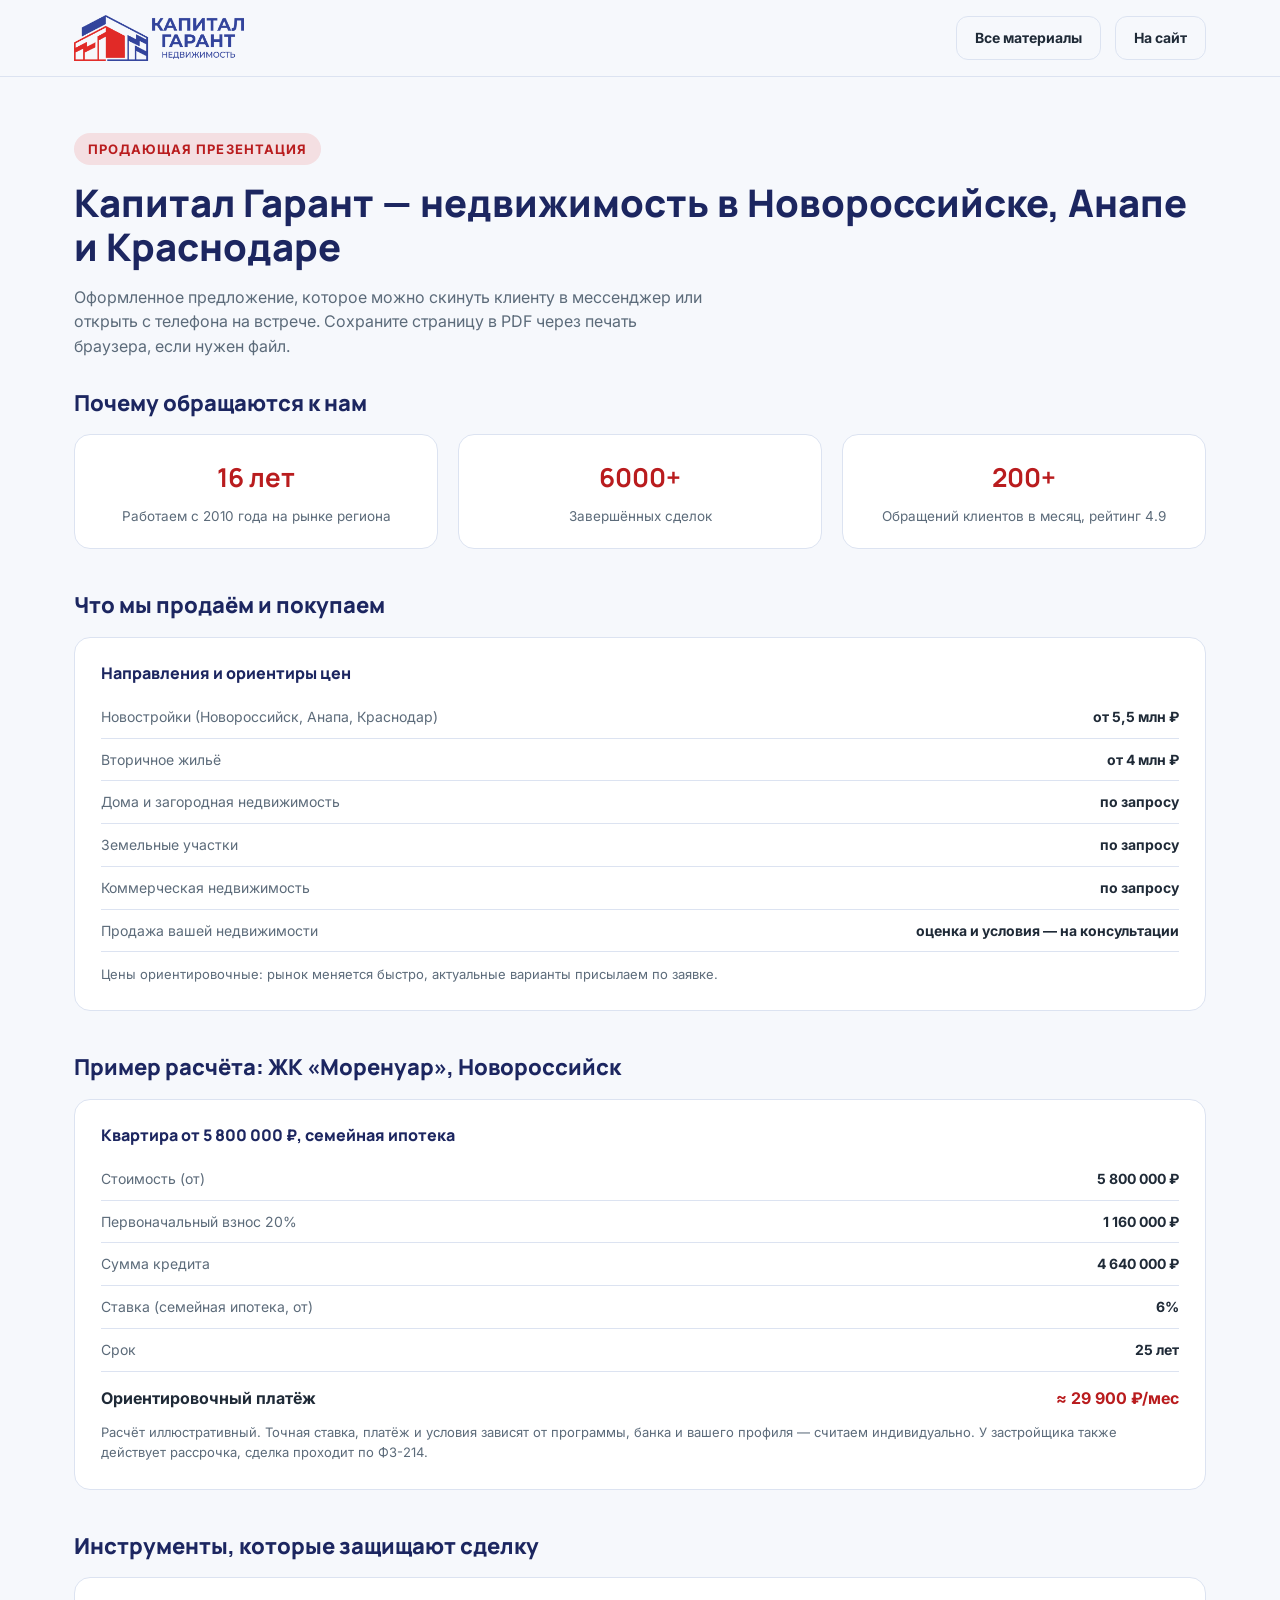
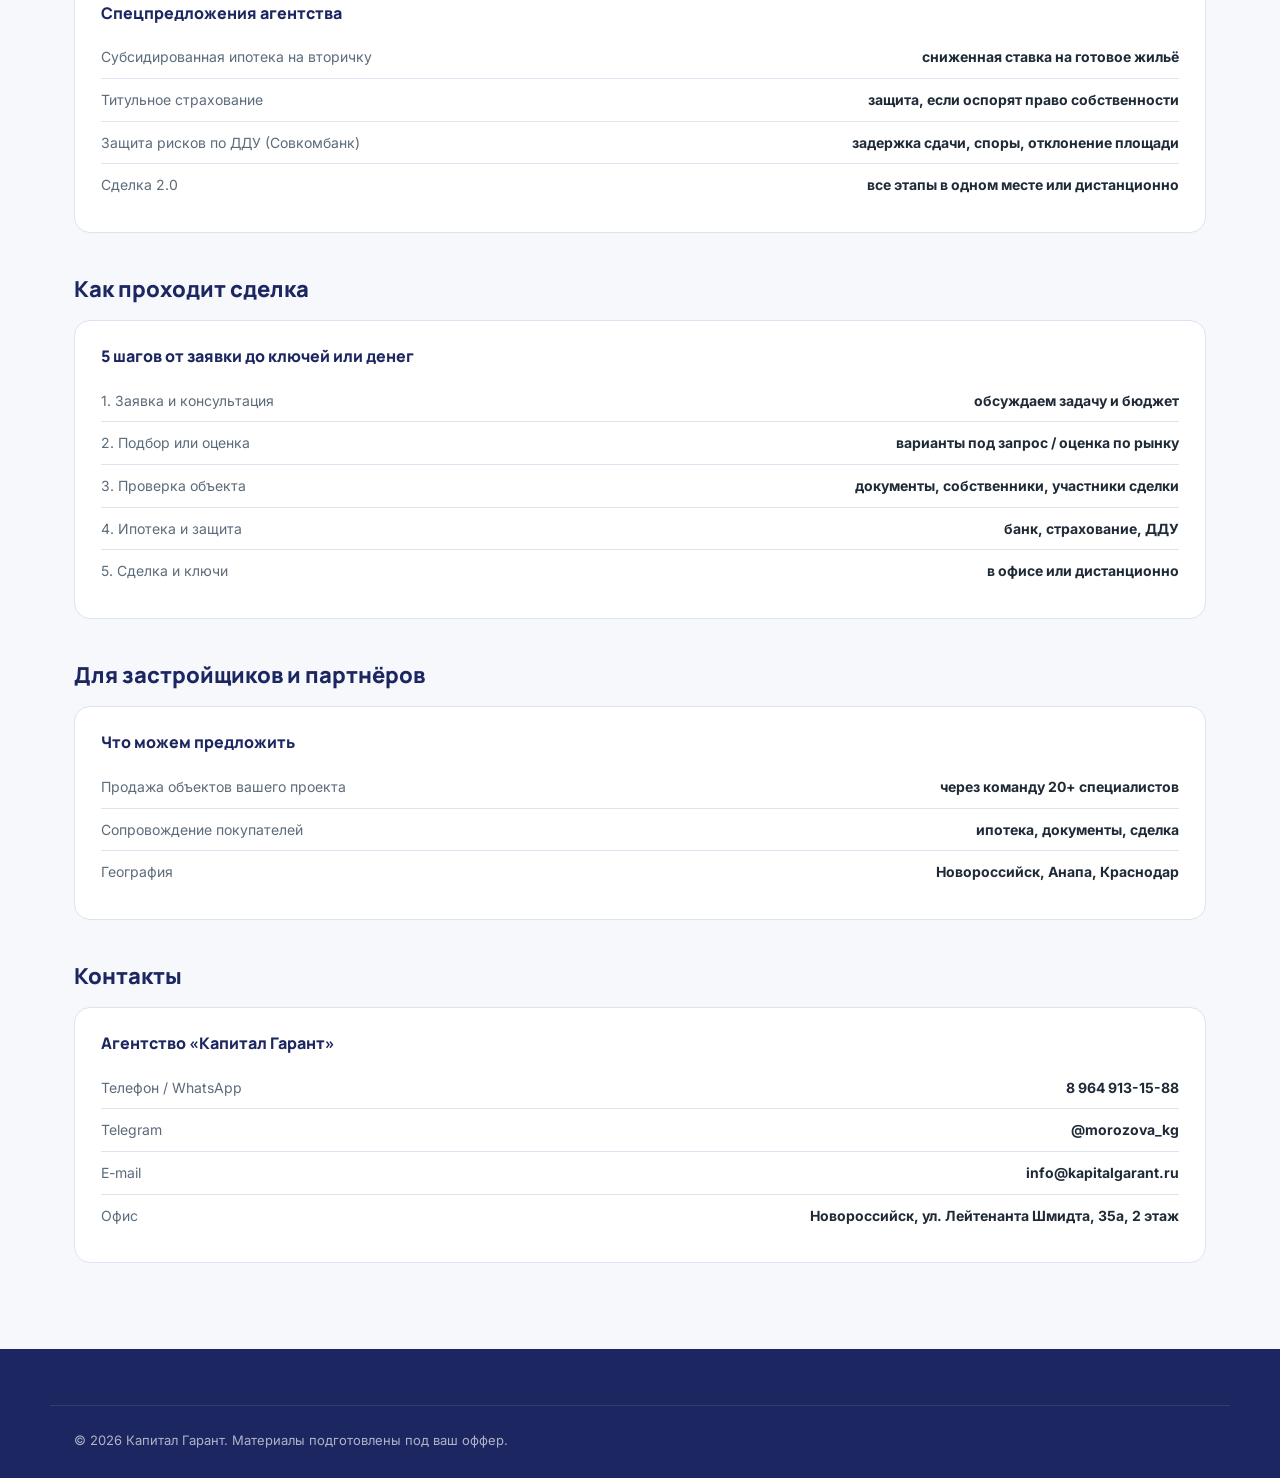
==== presentation.html @ 25710f53 "init: landing for Капитал Гарант (Новороссийск)" ====
<!DOCTYPE html>
<html lang="ru">
<head>
<meta charset="UTF-8">
<meta name="viewport" content="width=device-width, initial-scale=1.0">
<title>Продающая презентация — Капитал Гарант</title>
<link rel="icon" href="img/logo.png">
<link rel="preconnect" href="https://fonts.googleapis.com">
<link rel="preconnect" href="https://fonts.gstatic.com" crossorigin>
<link href="https://fonts.googleapis.com/css2?family=Inter:wght@400;500;600;700;800&family=Manrope:wght@500;600;700;800&display=swap" rel="stylesheet">
<link rel="stylesheet" href="styles.css">
</head>
<body>

<header class="doc-header">
  <div class="container doc-bar">
    <a href="index.html" class="logo" aria-label="Капитал Гарант"><img class="logo__img" src="img/logo.png" alt="Капитал Гарант — недвижимость" width="170" height="46"></a>
    <div class="doc-bar__actions">
      <a href="materials.html" class="btn btn--ghost btn--sm">Все материалы</a>
      <a href="index.html" class="btn btn--ghost btn--sm">На сайт</a>
    </div>
  </div>
</header>

<main class="container doc-hero">
  <span class="section__tag">Продающая презентация</span>
  <h1>Капитал Гарант — недвижимость в Новороссийске, Анапе и Краснодаре</h1>
  <p>Оформленное предложение, которое можно скинуть клиенту в мессенджер или открыть с телефона на встрече. Сохраните страницу в PDF через печать браузера, если нужен файл.</p>
</main>

<section class="container doc-section">
  <h2>Почему обращаются к нам</h2>
  <div class="usp-grid">
    <div class="usp"><span class="usp__num">16 лет</span><p>Работаем с 2010 года на рынке региона</p></div>
    <div class="usp"><span class="usp__num">6000+</span><p>Завершённых сделок</p></div>
    <div class="usp"><span class="usp__num">200+</span><p>Обращений клиентов в месяц, рейтинг 4.9</p></div>
  </div>

  <h2>Что мы продаём и покупаем</h2>
  <div class="calc-box">
    <h3>Направления и ориентиры цен</h3>
    <div class="calc-row"><span>Новостройки (Новороссийск, Анапа, Краснодар)</span><b>от 5,5 млн ₽</b></div>
    <div class="calc-row"><span>Вторичное жильё</span><b>от 4 млн ₽</b></div>
    <div class="calc-row"><span>Дома и загородная недвижимость</span><b>по запросу</b></div>
    <div class="calc-row"><span>Земельные участки</span><b>по запросу</b></div>
    <div class="calc-row"><span>Коммерческая недвижимость</span><b>по запросу</b></div>
    <div class="calc-row"><span>Продажа вашей недвижимости</span><b>оценка и условия — на консультации</b></div>
    <p style="font-size:13px;color:var(--clr-text-muted);margin-top:12px">Цены ориентировочные: рынок меняется быстро, актуальные варианты присылаем по заявке.</p>
  </div>

  <h2>Пример расчёта: ЖК «Моренуар», Новороссийск</h2>
  <div class="calc-box">
    <h3>Квартира от 5 800 000 ₽, семейная ипотека</h3>
    <div class="calc-row"><span>Стоимость (от)</span><b>5 800 000 ₽</b></div>
    <div class="calc-row"><span>Первоначальный взнос 20%</span><b>1 160 000 ₽</b></div>
    <div class="calc-row"><span>Сумма кредита</span><b>4 640 000 ₽</b></div>
    <div class="calc-row"><span>Ставка (семейная ипотека, от)</span><b>6%</b></div>
    <div class="calc-row"><span>Срок</span><b>25 лет</b></div>
    <div class="calc-total"><span>Ориентировочный платёж</span><b>≈ 29 900 ₽/мес</b></div>
    <p style="font-size:13px;color:var(--clr-text-muted);margin-top:12px">Расчёт иллюстративный. Точная ставка, платёж и условия зависят от программы, банка и вашего профиля — считаем индивидуально. У застройщика также действует рассрочка, сделка проходит по ФЗ-214.</p>
  </div>

  <h2>Инструменты, которые защищают сделку</h2>
  <div class="calc-box">
    <h3>Спецпредложения агентства</h3>
    <div class="calc-row"><span>Субсидированная ипотека на вторичку</span><b>сниженная ставка на готовое жильё</b></div>
    <div class="calc-row"><span>Титульное страхование</span><b>защита, если оспорят право собственности</b></div>
    <div class="calc-row"><span>Защита рисков по ДДУ (Совкомбанк)</span><b>задержка сдачи, споры, отклонение площади</b></div>
    <div class="calc-row"><span>Сделка 2.0</span><b>все этапы в одном месте или дистанционно</b></div>
  </div>

  <h2>Как проходит сделка</h2>
  <div class="calc-box">
    <h3>5 шагов от заявки до ключей или денег</h3>
    <div class="calc-row"><span>1. Заявка и консультация</span><b>обсуждаем задачу и бюджет</b></div>
    <div class="calc-row"><span>2. Подбор или оценка</span><b>варианты под запрос / оценка по рынку</b></div>
    <div class="calc-row"><span>3. Проверка объекта</span><b>документы, собственники, участники сделки</b></div>
    <div class="calc-row"><span>4. Ипотека и защита</span><b>банк, страхование, ДДУ</b></div>
    <div class="calc-row"><span>5. Сделка и ключи</span><b>в офисе или дистанционно</b></div>
  </div>

  <h2>Для застройщиков и партнёров</h2>
  <div class="calc-box">
    <h3>Что можем предложить</h3>
    <div class="calc-row"><span>Продажа объектов вашего проекта</span><b>через команду 20+ специалистов</b></div>
    <div class="calc-row"><span>Сопровождение покупателей</span><b>ипотека, документы, сделка</b></div>
    <div class="calc-row"><span>География</span><b>Новороссийск, Анапа, Краснодар</b></div>
  </div>

  <h2>Контакты</h2>
  <div class="calc-box">
    <h3>Агентство «Капитал Гарант»</h3>
    <div class="calc-row"><span>Телефон / WhatsApp</span><b>8 964 913-15-88</b></div>
    <div class="calc-row"><span>Telegram</span><b>@morozova_kg</b></div>
    <div class="calc-row"><span>E-mail</span><b>info@kapitalgarant.ru</b></div>
    <div class="calc-row"><span>Офис</span><b>Новороссийск, ул. Лейтенанта Шмидта, 35а, 2 этаж</b></div>
  </div>
</section>

<footer class="footer">
  <div class="container footer__bottom">
    <span>© <span id="year"></span> Капитал Гарант. Материалы подготовлены под ваш оффер.</span>
  </div>
</footer>

<script>document.getElementById('year').textContent = new Date().getFullYear();</script>
</body>
</html>
---- styles.css ----
:root {
  --clr-bg: #f6f8fc;
  --clr-bg-alt: #edf1f9;
  --clr-surface: #ffffff;
  --clr-navy: #34489f;
  --clr-navy-dark: #1c2660;
  --clr-red: #e0292a;
  --clr-red-dark: #b91c1e;
  --clr-text: #1f2a37;
  --clr-text-muted: #5c6b7a;
  --clr-border: #dce3f1;
  --radius: 16px;
  --shadow: 0 12px 32px rgba(52, 72, 159, 0.08);
  --font-head: 'Manrope', sans-serif;
  --font-body: 'Inter', sans-serif;
}

* { box-sizing: border-box; margin: 0; padding: 0; }
html { scroll-behavior: smooth; }
body {
  font-family: var(--font-body);
  background: var(--clr-bg);
  color: var(--clr-text);
  line-height: 1.55;
  -webkit-font-smoothing: antialiased;
}
img { max-width: 100%; display: block; }
a { color: inherit; text-decoration: none; }
ul { list-style: none; }
h1, h2, h3, h4 { font-family: var(--font-head); font-weight: 800; color: var(--clr-navy-dark); line-height: 1.15; }
.container { max-width: 1180px; margin: 0 auto; padding: 0 24px; }
section { padding: 96px 0; }
.section__tag {
  display: inline-block;
  font-size: 13px;
  font-weight: 700;
  letter-spacing: 0.08em;
  text-transform: uppercase;
  color: var(--clr-red-dark);
  background: rgba(224, 41, 42, 0.12);
  padding: 6px 14px;
  border-radius: 999px;
  margin-bottom: 16px;
}
.section__head { max-width: 640px; margin-bottom: 56px; }
.section__head h2 { font-size: clamp(28px, 3.4vw, 40px); margin-bottom: 14px; }
.section__head p { color: var(--clr-text-muted); font-size: 17px; }
.btn {
  display: inline-flex;
  align-items: center;
  justify-content: center;
  gap: 8px;
  padding: 15px 30px;
  border-radius: 12px;
  font-weight: 700;
  font-size: 15px;
  cursor: pointer;
  border: none;
  transition: transform 0.15s ease, box-shadow 0.15s ease, background 0.15s ease;
  white-space: nowrap;
}
.btn--primary { background: var(--clr-red); color: #fff; box-shadow: 0 10px 24px rgba(224, 41, 42, 0.35); }
.btn--primary:hover { background: var(--clr-red-dark); transform: translateY(-2px); }
.btn--outline { background: transparent; color: var(--clr-navy); border: 1.5px solid var(--clr-navy); }
.btn--outline:hover { background: var(--clr-navy); color: #fff; }
.btn--block { width: 100%; }
.btn--ghost { background: transparent; border: 1.5px solid var(--clr-border); color: var(--clr-text); }
.btn--ghost:hover { border-color: var(--clr-red); }
.btn--sm { padding: 10px 18px; font-size: 14px; }

/* ===== HEADER ===== */
.header {
  position: sticky;
  top: 0;
  z-index: 100;
  background: rgba(246, 248, 252, 0.9);
  backdrop-filter: blur(10px);
  border-bottom: 1px solid transparent;
  transition: border-color 0.2s ease, box-shadow 0.2s ease;
}
.header.scrolled { border-color: var(--clr-border); box-shadow: 0 4px 20px rgba(52, 72, 159,0.06); }
.header__inner {
  display: flex;
  align-items: center;
  justify-content: space-between;
  gap: 24px;
  min-width: 0;
  padding: 16px 0;
}
.logo { display: flex; align-items: center; gap: 10px; flex-shrink: 0; }
.logo__mark {
  width: 40px; height: 40px; border-radius: 10px;
  background: linear-gradient(135deg, var(--clr-navy), var(--clr-navy-dark));
  display: flex; align-items: center; justify-content: center;
  flex-shrink: 0;
}
.logo__text { font-family: var(--font-head); font-weight: 800; font-size: 18px; color: var(--clr-navy-dark); }
.logo__text span { color: var(--clr-red-dark); }
.nav { display: flex; align-items: center; gap: 28px; }
.nav a { font-size: 15px; font-weight: 600; color: var(--clr-text); white-space: nowrap; transition: color 0.15s; }
.nav a:hover { color: var(--clr-red-dark); }
.header__actions { display: flex; align-items: center; gap: 18px; flex-shrink: 0; }
.header__phone { display: flex; align-items: center; gap: 8px; font-weight: 700; font-size: 15px; color: var(--clr-navy-dark); white-space: nowrap; }
.burger {
  display: none; flex-direction: column; justify-content: center; gap: 5px;
  width: 40px; height: 40px; border: none; background: transparent; cursor: pointer; flex-shrink: 0;
}
.burger span { width: 22px; height: 2px; background: var(--clr-navy-dark); transition: 0.2s; }
.burger.is-open span:nth-child(1) { transform: translateY(7px) rotate(45deg); }
.burger.is-open span:nth-child(2) { opacity: 0; }
.burger.is-open span:nth-child(3) { transform: translateY(-7px) rotate(-45deg); }

/* ===== HERO ===== */
.hero { padding: 72px 0 96px; overflow: hidden; }
.hero__inner { display: grid; grid-template-columns: 1.05fr 0.95fr; gap: 56px; align-items: center; }
.hero__badge {
  display: inline-flex; align-items: center; gap: 8px;
  background: var(--clr-surface); border: 1px solid var(--clr-border);
  padding: 8px 16px; border-radius: 999px; font-size: 13px; font-weight: 700;
  color: var(--clr-navy); margin-bottom: 24px; box-shadow: var(--shadow);
}
.hero h1 { font-size: clamp(34px, 4.6vw, 56px); margin-bottom: 20px; }
.hero h1 em { font-style: normal; color: var(--clr-red-dark); }
.hero p.lead { font-size: 18px; color: var(--clr-text-muted); margin-bottom: 32px; max-width: 520px; }
.hero__ctas { display: flex; gap: 14px; margin-bottom: 44px; flex-wrap: wrap; }
.hero__stats { display: grid; grid-template-columns: repeat(4, auto); gap: 28px; }
.hero__stat b { display: block; font-family: var(--font-head); font-size: 28px; font-weight: 800; color: var(--clr-navy-dark); }
.hero__stat span { font-size: 13px; color: var(--clr-text-muted); }
.hero__card {
  background: var(--clr-surface); border-radius: 24px; box-shadow: var(--shadow);
  overflow: hidden; border: 1px solid var(--clr-border);
}
.hero__card img { width: 100%; height: 280px; object-fit: cover; }
.hero__card-body { padding: 24px; }
.hero__card-row { display: flex; justify-content: space-between; align-items: center; margin-bottom: 12px; }
.hero__card-row:last-child { margin-bottom: 0; }
.hero__card-row .label { font-size: 13px; color: var(--clr-text-muted); }
.hero__card-row .value { font-weight: 700; color: var(--clr-navy-dark); }
.hero__card-tag {
  display: inline-block; background: rgba(224, 41, 42,0.14); color: var(--clr-red-dark);
  font-size: 12px; font-weight: 700; padding: 4px 10px; border-radius: 999px; margin-bottom: 10px;
}

/* ===== ADVANTAGES ===== */
.adv-grid { display: grid; grid-template-columns: repeat(3, 1fr); gap: 24px; }
.adv {
  background: var(--clr-surface); border: 1px solid var(--clr-border); border-radius: var(--radius);
  padding: 32px 28px; opacity: 0; transform: translateY(16px); transition: opacity 0.5s ease, transform 0.5s ease;
}
.adv.is-visible { opacity: 1; transform: none; }
.adv__icon {
  width: 52px; height: 52px; border-radius: 14px; background: rgba(52, 72, 159,0.08);
  display: flex; align-items: center; justify-content: center; margin-bottom: 18px;
}
.adv h3 { font-size: 19px; margin-bottom: 10px; }
.adv p { color: var(--clr-text-muted); font-size: 15px; }

/* ===== SERVICES ===== */
.srv-grid { display: grid; grid-template-columns: repeat(3, 1fr); gap: 24px; }
.srv {
  background: var(--clr-bg-alt); border-radius: var(--radius); padding: 30px 26px;
  opacity: 0; transform: translateY(16px); transition: opacity 0.5s ease, transform 0.5s ease;
  border: 1px solid transparent;
}
.srv.is-visible { opacity: 1; transform: none; }
.srv:hover { border-color: var(--clr-red); background: var(--clr-surface); box-shadow: var(--shadow); }
.srv__icon { width: 46px; height: 46px; border-radius: 12px; background: var(--clr-navy-dark); display: flex; align-items: center; justify-content: center; margin-bottom: 16px; }
.srv h3 { font-size: 18px; margin-bottom: 8px; }
.srv p { color: var(--clr-text-muted); font-size: 14.5px; margin-bottom: 14px; }
.srv__price { font-weight: 700; color: var(--clr-red-dark); font-size: 14px; }

/* ===== CALC / EXAMPLES ===== */
.calc-grid { display: grid; grid-template-columns: repeat(3, 1fr); gap: 24px; }
.calc {
  background: var(--clr-surface); border: 1px solid var(--clr-border); border-radius: var(--radius);
  overflow: hidden; opacity: 0; transform: translateY(16px); transition: opacity 0.5s ease, transform 0.5s ease;
}
.calc.is-visible { opacity: 1; transform: none; }
.calc__head { background: var(--clr-navy-dark); color: #fff; padding: 20px 24px; }
.calc__head span { font-size: 12px; text-transform: uppercase; letter-spacing: 0.06em; opacity: 0.7; }
.calc__head h3 { color: #fff; font-size: 19px; margin-top: 4px; }
.calc__body { padding: 22px 24px; }
.calc__row { display: flex; justify-content: space-between; padding: 10px 0; border-bottom: 1px dashed var(--clr-border); font-size: 14.5px; }
.calc__row:last-child { border-bottom: none; }
.calc__row b { color: var(--clr-navy-dark); }
.calc__note { margin-top: 14px; font-size: 13px; color: var(--clr-red-dark); font-weight: 600; }

/* ===== PROCESS ===== */
.process { background: var(--clr-navy-dark); color: #fff; }
.process .section__head h2, .process .section__head p { color: #fff; }
.process .section__head p { opacity: 0.75; }
.process .section__tag { background: rgba(255,255,255,0.12); color: #ffb3b0; }
.steps { display: grid; grid-template-columns: repeat(5, 1fr); gap: 20px; }
.step { opacity: 0; transform: translateY(16px); transition: opacity 0.5s ease, transform 0.5s ease; }
.step.is-visible { opacity: 1; transform: none; }
.step__num { font-family: var(--font-head); font-size: 34px; font-weight: 800; color: var(--clr-red); margin-bottom: 14px; }
.step h3 { color: #fff; font-size: 16.5px; margin-bottom: 8px; }
.step p { color: rgba(255,255,255,0.65); font-size: 14px; }

/* ===== OBJECTS / CASES ===== */
.objects-grid { display: grid; grid-template-columns: repeat(3, 1fr); gap: 24px; }
.object {
  background: var(--clr-surface); border-radius: var(--radius); overflow: hidden; box-shadow: var(--shadow);
  opacity: 0; transform: translateY(16px); transition: opacity 0.5s ease, transform 0.5s ease;
}
.object.is-visible { opacity: 1; transform: none; }
.object img { height: 200px; object-fit: cover; }
.object__body { padding: 22px 24px; }
.object__body h3 { font-size: 17px; margin-bottom: 10px; }
.object__meta { display: flex; justify-content: space-between; font-size: 13.5px; color: var(--clr-text-muted); margin-bottom: 8px; }
.object__meta b { color: var(--clr-navy-dark); }

.reviews-grid { display: grid; grid-template-columns: repeat(3, 1fr); gap: 24px; margin-top: 40px; }
.review {
  background: var(--clr-bg-alt); border-radius: var(--radius); padding: 26px;
  opacity: 0; transform: translateY(16px); transition: opacity 0.5s ease, transform 0.5s ease;
}
.review.is-visible { opacity: 1; transform: none; }
.review__stars { color: var(--clr-red); margin-bottom: 12px; font-size: 15px; }
.review p { font-size: 14.5px; color: var(--clr-text); margin-bottom: 16px; }
.review__author { display: flex; align-items: center; gap: 10px; }
.review__avatar { width: 38px; height: 38px; border-radius: 50%; background: var(--clr-navy); color: #fff; display: flex; align-items: center; justify-content: center; font-weight: 700; font-size: 13px; }
.review__author b { display: block; font-size: 14px; color: var(--clr-navy-dark); }
.review__author span { font-size: 12.5px; color: var(--clr-text-muted); }

/* ===== FAQ ===== */
.faq { max-width: 820px; margin: 0 auto; }
.faq__item {
  background: var(--clr-surface); border: 1px solid var(--clr-border); border-radius: 14px;
  margin-bottom: 14px; overflow: hidden; opacity: 0; transform: translateY(12px); transition: opacity 0.5s ease, transform 0.5s ease;
}
.faq__item.is-visible { opacity: 1; transform: none; }
.faq__item summary {
  padding: 20px 24px; font-weight: 700; font-size: 15.5px; cursor: pointer; list-style: none;
  display: flex; justify-content: space-between; align-items: center; color: var(--clr-navy-dark);
}
.faq__item summary::-webkit-details-marker { display: none; }
.faq__item summary::after { content: '+'; font-size: 22px; color: var(--clr-red-dark); transition: transform 0.2s; }
.faq__item[open] summary::after { transform: rotate(45deg); }
.faq__item p { padding: 0 24px 20px; color: var(--clr-text-muted); font-size: 14.5px; }

/* ===== FORM ===== */
.form-section { background: var(--clr-bg-alt); }
.form-grid { display: grid; grid-template-columns: 1fr 1fr; gap: 40px; align-items: start; }
.form {
  background: var(--clr-surface); border-radius: 20px; padding: 40px; box-shadow: var(--shadow);
  opacity: 0; transform: translateY(16px); transition: opacity 0.5s ease, transform 0.5s ease;
}
.form.is-visible { opacity: 1; transform: none; }
.form h3 { font-size: 22px; margin-bottom: 8px; }
.form > p { color: var(--clr-text-muted); font-size: 14.5px; margin-bottom: 24px; }
.field { margin-bottom: 16px; }
.field label { display: block; font-size: 13.5px; font-weight: 600; margin-bottom: 6px; color: var(--clr-navy-dark); }
.field input, .field select, .field textarea {
  width: 100%; padding: 13px 16px; border: 1.5px solid var(--clr-border); border-radius: 10px;
  font-family: var(--font-body); font-size: 15px; background: var(--clr-bg); transition: border-color 0.15s;
}
.field input:focus, .field select:focus, .field textarea:focus { outline: none; border-color: var(--clr-red); }
.form small { display: block; margin-top: 14px; font-size: 12px; color: var(--clr-text-muted); }
.map-wrap { border-radius: 20px; overflow: hidden; box-shadow: var(--shadow); border: 1px solid var(--clr-border); height: 100%; min-height: 420px; }
.map-wrap iframe { width: 100%; height: 100%; min-height: 420px; border: 0; }

/* ===== CONTACTS / FOOTER ===== */
.contacts-grid { display: grid; grid-template-columns: repeat(3, 1fr); gap: 24px; margin-bottom: 64px; }
.contact-card {
  background: var(--clr-surface); border: 1px solid var(--clr-border); border-radius: var(--radius);
  padding: 26px; text-align: center; opacity: 0; transform: translateY(16px); transition: opacity 0.5s ease, transform 0.5s ease;
}
.contact-card.is-visible { opacity: 1; transform: none; }
.contact-card__icon { width: 48px; height: 48px; border-radius: 12px; background: rgba(52, 72, 159,0.08); display: flex; align-items: center; justify-content: center; margin: 0 auto 14px; }
.contact-card b { display: block; font-size: 15px; margin-bottom: 4px; color: var(--clr-navy-dark); }
.contact-card span { font-size: 13.5px; color: var(--clr-text-muted); }

.footer { background: var(--clr-navy-dark); color: rgba(255,255,255,0.65); padding: 56px 0 28px; }
.footer__top { display: flex; justify-content: space-between; align-items: flex-start; flex-wrap: wrap; gap: 32px; margin-bottom: 40px; }
.footer .logo__text { color: #fff; }
.footer .logo__text span { color: var(--clr-red); }
.footer__nav { display: flex; gap: 28px; flex-wrap: wrap; }
.footer__nav a { font-size: 14px; color: rgba(255,255,255,0.65); }
.footer__nav a:hover { color: #fff; }
.footer__bottom { display: flex; justify-content: space-between; flex-wrap: wrap; gap: 12px; padding-top: 24px; border-top: 1px solid rgba(255,255,255,0.1); font-size: 13px; }
.footer__bottom a { color: rgba(255,255,255,0.65); }
.footer__bottom a:hover { color: #fff; }

/* ===== FAB ===== */
.fab { position: fixed; right: 24px; bottom: 24px; display: flex; flex-direction: column; gap: 12px; z-index: 90; }
.fab a {
  width: 54px; height: 54px; border-radius: 50%; display: flex; align-items: center; justify-content: center;
  box-shadow: 0 8px 24px rgba(52, 72, 159,0.28); transition: transform 0.15s;
}
.fab a:hover { transform: scale(1.08); }
.fab__tg { background: #229ED9; }
.fab__wa { background: #25D366; }

/* ===== REVEAL ===== */
.reveal { }

/* ===== RESPONSIVE ===== */
@media (max-width: 1180px) {
  .nav { gap: 18px; }
  .nav a { font-size: 14px; }
}
@media (max-width: 1100px) {
  .nav { display: none; position: absolute; top: 100%; left: 0; right: 0; background: var(--clr-surface); flex-direction: column; padding: 20px 24px; gap: 4px; border-bottom: 1px solid var(--clr-border); box-shadow: var(--shadow); }
  .nav.is-open { display: flex; }
  .nav a { padding: 12px 0; width: 100%; border-bottom: 1px solid var(--clr-border); }
  .nav a:last-child { border-bottom: none; }
  .burger { display: flex; }
  .hero__inner { grid-template-columns: 1fr; }
  .hero__card { max-width: 480px; }
  .adv-grid, .srv-grid, .calc-grid, .objects-grid, .reviews-grid { grid-template-columns: repeat(2, 1fr); }
  .steps { grid-template-columns: repeat(3, 1fr); }
  .form-grid { grid-template-columns: 1fr; }
  .contacts-grid { grid-template-columns: 1fr; }
}
@media (max-width: 900px) {
  section { padding: 72px 0; }
  .hero__stats { grid-template-columns: repeat(2, 1fr); }
  .adv-grid, .srv-grid, .calc-grid, .objects-grid, .reviews-grid { grid-template-columns: 1fr; }
  .steps { grid-template-columns: repeat(2, 1fr); }
}
@media (max-width: 560px) {
  .header__phone span.txt { display: none; }
  .hero__ctas { flex-direction: column; }
  .hero__ctas .btn { width: 100%; }
  .steps { grid-template-columns: 1fr; }
}
@media (max-width: 380px) {
  .logo__text .suffix { display: none; }
}

/* ===== DOC PAGES (materials, scripts, presentation, outreach) ===== */
.doc-header { position: sticky; top: 0; z-index: 100; background: rgba(246, 248, 252,0.92); backdrop-filter: blur(12px); border-bottom: 1px solid var(--clr-border); }
.doc-bar { display: flex; align-items: center; justify-content: space-between; gap: 24px; height: 76px; }
.doc-bar__actions { display: flex; align-items: center; gap: 14px; }
.doc-hero { padding: 56px 0 32px; }
.doc-hero .section__tag { margin-bottom: 16px; }
.doc-hero h1 { font-size: clamp(28px, 3.6vw, 38px); margin-bottom: 16px; }
.doc-hero p { color: var(--clr-text-muted); font-size: 16px; max-width: 640px; }
.doc-section { padding: 0 0 70px; }
.doc-section h2 { font-size: 22px; margin: 0 0 18px; }
.doc-section h2:not(:first-child) { margin-top: 44px; }

.script-block { background: var(--clr-surface); border: 1px solid var(--clr-border); border-radius: var(--radius); padding: 24px 26px; margin-bottom: 16px; }
.script-block h3 { font-size: 16px; margin-bottom: 12px; color: var(--clr-red-dark); font-family: var(--font-head); }
.script-block p { color: var(--clr-text); font-size: 14.5px; margin-bottom: 10px; }
.script-block p:last-child { margin-bottom: 0; }
.script-block .who { color: var(--clr-text-muted); font-weight: 600; }

.material-grid { display: grid; grid-template-columns: repeat(3, 1fr); gap: 24px; margin-top: 8px; }
.material-card { background: var(--clr-surface); border: 1px solid var(--clr-border); border-radius: var(--radius); padding: 28px; display: flex; flex-direction: column; gap: 14px; }
.material-card__icon { margin-bottom: 4px; }
.material-card h3 { font-size: 18px; }
.material-card p { color: var(--clr-text-muted); font-size: 14px; flex-grow: 1; }

.calc-box { background: var(--clr-surface); border: 1px solid var(--clr-border); border-radius: var(--radius); padding: 26px; margin-bottom: 16px; }
.calc-box h3 { font-size: 16px; margin-bottom: 14px; color: var(--clr-navy-dark); }
.calc-row { display: flex; justify-content: space-between; padding: 10px 0; border-bottom: 1px solid var(--clr-border); font-size: 14px; color: var(--clr-text-muted); }
.calc-row:last-child { border-bottom: none; }
.calc-row b { color: var(--clr-text); }
.calc-total { display: flex; justify-content: space-between; padding-top: 14px; font-size: 16px; font-weight: 700; }
.calc-total b { color: var(--clr-red-dark); }

.usp-grid { display: grid; grid-template-columns: repeat(3, 1fr); gap: 20px; margin-bottom: 8px; }
.usp { background: var(--clr-surface); border: 1px solid var(--clr-border); border-radius: var(--radius); padding: 22px; text-align: center; }
.usp__num { font-family: var(--font-head); font-size: 26px; color: var(--clr-red-dark); font-weight: 700; display: block; margin-bottom: 8px; }
.usp p { color: var(--clr-text-muted); font-size: 13.5px; }

@media (max-width: 900px) {
  .material-grid, .usp-grid { grid-template-columns: 1fr; }
}

/* ===== KAPITAL GARANT: additions ===== */
.logo__img { height: 46px; width: auto; display: block; }
.footer .logo--chip { background: #fff; padding: 8px 14px; border-radius: 12px; }
.footer .logo--chip .logo__img { height: 38px; }
.step__num { color: #ff8b87; }
.hero__note { font-size: 13px; color: var(--clr-text-muted); margin-top: -28px; margin-bottom: 40px; }
.hero__card-tag { background: rgba(224, 41, 42, 0.1); }

.aud-grid { display: grid; grid-template-columns: repeat(4, 1fr); gap: 24px; }
.aud, .offer, .team-card, .city, .doc-card {
  opacity: 0; transform: translateY(16px); transition: opacity 0.5s ease, transform 0.5s ease;
}
.aud.is-visible, .offer.is-visible, .team-card.is-visible, .city.is-visible, .doc-card.is-visible { opacity: 1; transform: none; }
.aud { background: var(--clr-surface); border: 1px solid var(--clr-border); border-radius: var(--radius); padding: 30px 26px; border-top: 4px solid var(--clr-navy); }
.aud:nth-child(2) { border-top-color: var(--clr-red); }
.aud:nth-child(3) { border-top-color: var(--clr-navy-dark); }
.aud:nth-child(4) { border-top-color: var(--clr-red-dark); }
.aud h3 { font-size: 19px; margin-bottom: 10px; }
.aud p { color: var(--clr-text-muted); font-size: 14.5px; margin-bottom: 14px; }
.aud ul li { position: relative; padding-left: 20px; font-size: 14px; margin-bottom: 8px; color: var(--clr-text); }
.aud ul li::before { content: ''; position: absolute; left: 0; top: 8px; width: 8px; height: 8px; border-radius: 50%; background: var(--clr-red); }

.offer-grid { display: grid; grid-template-columns: repeat(2, 1fr); gap: 24px; }
.offer { background: var(--clr-surface); border: 1px solid var(--clr-border); border-radius: var(--radius); overflow: hidden; display: flex; flex-direction: column; }
.offer img { width: 100%; height: 190px; object-fit: cover; }
.offer__body { padding: 24px 26px 28px; }
.offer__tag { display: inline-block; font-size: 12px; font-weight: 700; color: var(--clr-red-dark); background: rgba(224, 41, 42, 0.1); padding: 4px 10px; border-radius: 999px; margin-bottom: 10px; }
.offer h3 { font-size: 19px; margin-bottom: 8px; }
.offer p { color: var(--clr-text-muted); font-size: 14.5px; }

.move { background: var(--clr-navy-dark); color: #fff; padding: 0; }
.move__inner { display: grid; grid-template-columns: 1fr 1fr; align-items: stretch; opacity: 0; transform: translateY(16px); transition: opacity 0.5s ease, transform 0.5s ease; }
.move__inner.is-visible { opacity: 1; transform: none; }
.move__img { min-height: 380px; background-size: cover; background-position: center; }
.move__text { padding: 72px 56px; }
.move__text .section__tag { background: rgba(255,255,255,0.12); color: #ffb3b0; }
.move__text h2 { color: #fff; font-size: clamp(26px, 3.2vw, 38px); margin-bottom: 16px; }
.move__text p { color: rgba(255,255,255,0.78); font-size: 16px; margin-bottom: 22px; }
.move__text ul { margin-bottom: 30px; }
.move__text ul li { position: relative; padding-left: 26px; margin-bottom: 10px; font-size: 15px; color: rgba(255,255,255,0.9); }
.move__text ul li::before { content: '✓'; position: absolute; left: 0; color: #ff8b87; font-weight: 800; }
.move__ctas { display: flex; gap: 14px; flex-wrap: wrap; }
.move__ctas .btn--outline { color: #fff; border-color: rgba(255,255,255,0.5); }
.move__ctas .btn--outline:hover { background: #fff; color: var(--clr-navy-dark); }

.city-grid { display: grid; grid-template-columns: repeat(3, 1fr); gap: 24px; }
.city { background: var(--clr-bg-alt); border-radius: var(--radius); padding: 28px 26px; border: 1px solid transparent; }
.city:hover { border-color: var(--clr-red); background: var(--clr-surface); box-shadow: var(--shadow); }
.city span.city__pin { display: inline-flex; width: 44px; height: 44px; border-radius: 12px; background: var(--clr-navy); align-items: center; justify-content: center; margin-bottom: 14px; }
.city h3 { font-size: 20px; margin-bottom: 6px; }
.city p { color: var(--clr-text-muted); font-size: 14.5px; }

.team-grid { display: grid; grid-template-columns: repeat(4, 1fr); gap: 24px; }
.team-card { background: var(--clr-surface); border: 1px solid var(--clr-border); border-radius: var(--radius); overflow: hidden; }
.team-card img { width: 100%; aspect-ratio: 3 / 4; object-fit: cover; object-position: top; background: var(--clr-bg-alt); }
.team-card__body { padding: 16px 18px 20px; }
.team-card b { display: block; font-size: 16px; color: var(--clr-navy-dark); margin-bottom: 4px; }
.team-card span { font-size: 13.5px; color: var(--clr-text-muted); }
.team-lead { margin-top: 32px; background: var(--clr-surface); border: 1px solid var(--clr-border); border-left: 5px solid var(--clr-red); border-radius: var(--radius); padding: 22px 26px; }
.team-lead b { color: var(--clr-navy-dark); }
.team-lead p { color: var(--clr-text-muted); font-size: 15px; }

.docs { display: grid; grid-template-columns: 1fr 1fr 1.4fr; gap: 24px; align-items: center; margin-top: 8px; }
.doc-card { background: var(--clr-surface); border: 1px solid var(--clr-border); border-radius: var(--radius); padding: 14px; text-align: center; }
.doc-card img { width: 100%; max-height: 300px; object-fit: contain; border-radius: 8px; }
.doc-card small { display: block; margin-top: 10px; font-size: 13px; color: var(--clr-text-muted); font-weight: 600; }
.docs__text h3 { font-size: 22px; margin-bottom: 12px; }
.docs__text p { color: var(--clr-text-muted); font-size: 15px; margin-bottom: 10px; }

.socials { display: flex; flex-wrap: wrap; justify-content: center; gap: 12px; margin-top: -28px; margin-bottom: 64px; }
.socials a { display: inline-flex; align-items: center; gap: 8px; padding: 11px 20px; border-radius: 999px; background: var(--clr-surface); border: 1.5px solid var(--clr-border); font-weight: 700; font-size: 14px; color: var(--clr-navy-dark); transition: 0.15s; }
.socials a:hover { border-color: var(--clr-red); color: var(--clr-red-dark); }


@media (max-width: 1100px) {
  .aud-grid, .team-grid { grid-template-columns: repeat(2, 1fr); }
  .move__inner { grid-template-columns: 1fr; }
  .move__img { min-height: 260px; }
  .docs { grid-template-columns: 1fr 1fr; }
  .docs__text { grid-column: 1 / -1; order: -1; }
}
@media (max-width: 900px) {
  .offer-grid, .city-grid { grid-template-columns: 1fr; }
  .move__text { padding: 48px 24px; }
}
@media (max-width: 560px) {
  .aud-grid { grid-template-columns: 1fr; }
  .team-grid { grid-template-columns: repeat(2, 1fr); gap: 14px; }
  .docs { grid-template-columns: 1fr; }
  .logo__img { height: 38px; }
  .header__actions > a.btn--primary { display: none; }
  .hero__note { margin-top: -16px; }
}
.hero__stat b span { font-size: inherit; color: inherit; }
@media (min-width: 1181px) { .nav { gap: 22px; } }
@media (min-width: 1101px) and (max-width: 1320px) {
  .nav { gap: 16px; }
  .nav a { font-size: 14px; }
  .header__actions { gap: 14px; }
  .header__actions > a.btn--primary { padding: 12px 20px; }
}
@media (min-width: 1101px) and (max-width: 1240px) {
  .header__actions > a.btn--primary { display: none; }
}
@media (max-width: 1228px) { .header__inner { padding-left: 24px; padding-right: 24px; } }
.doc-hero { padding-left: 24px; padding-right: 24px; }
.doc-section { padding-left: 24px; padding-right: 24px; }
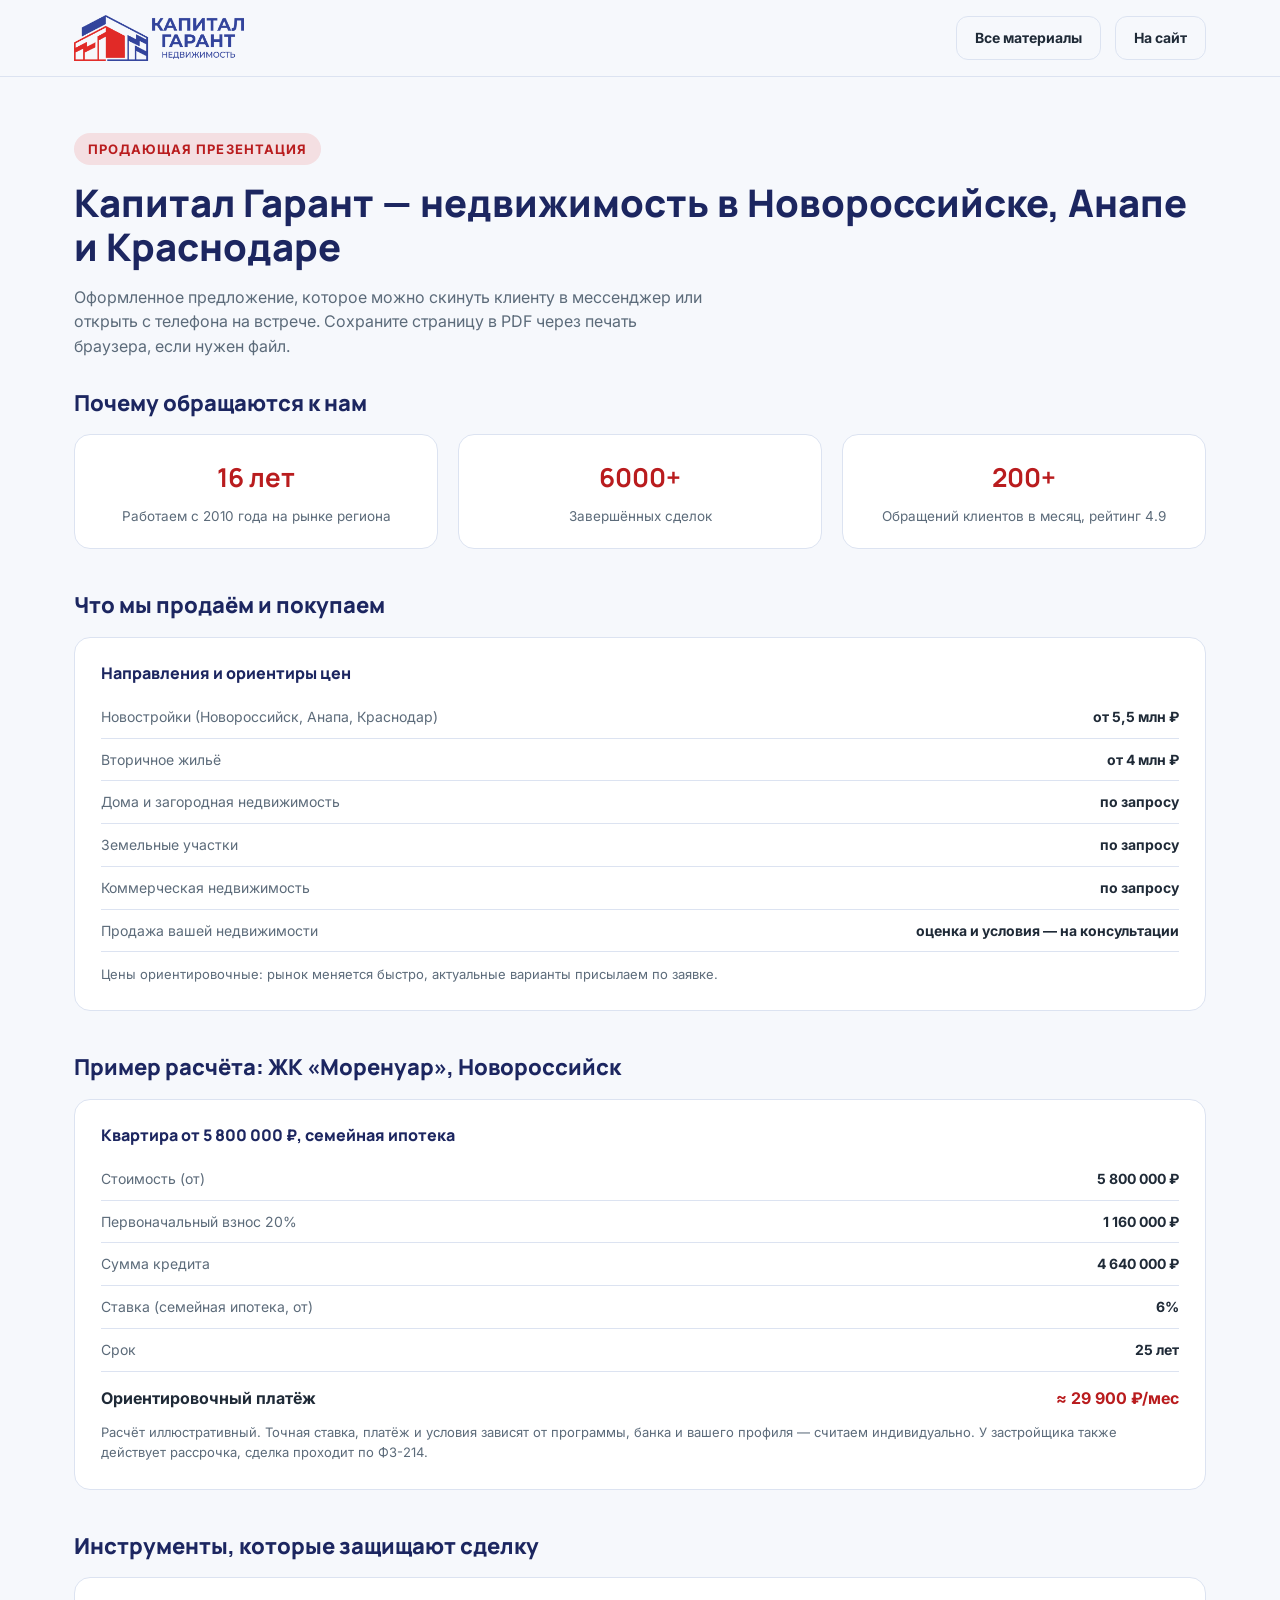
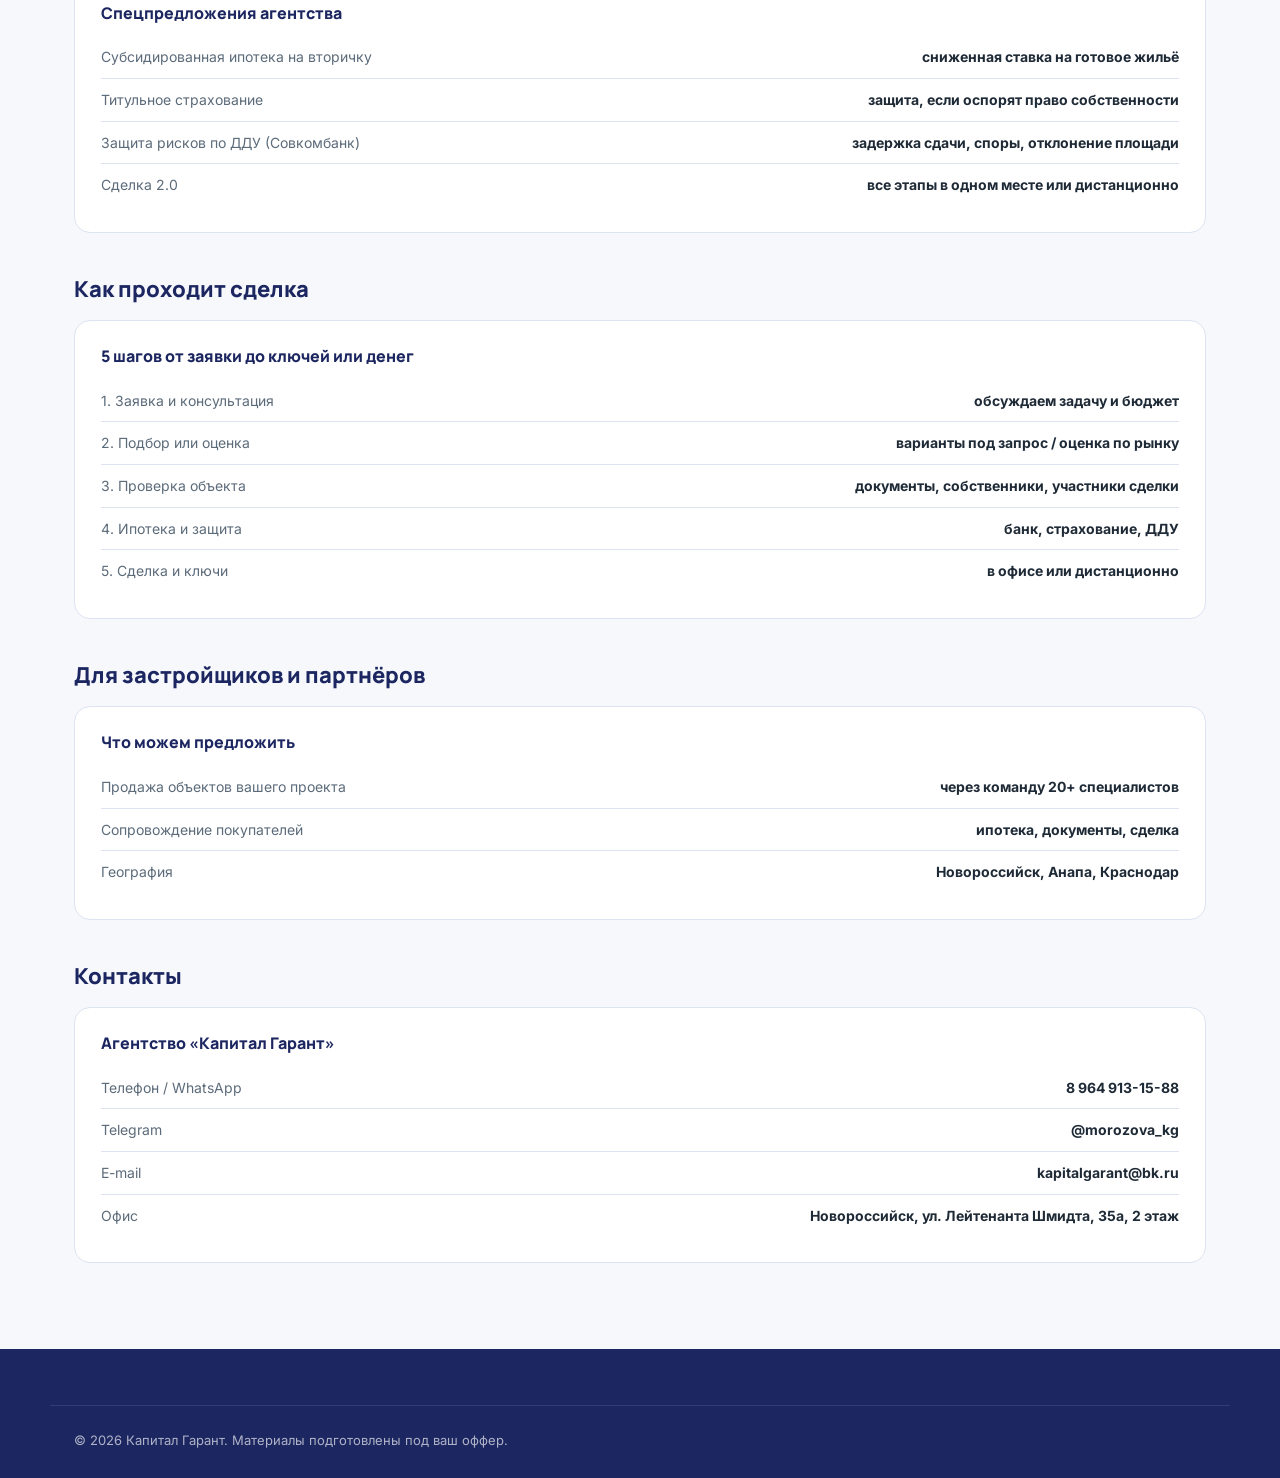
==== commit c2ed20cd: "fix: правки клиента — гео услуг, убран Instagram и команда, реквизиты ИП" ====
--- a/presentation.html
+++ b/presentation.html
@@ -92,7 +92,7 @@
     <h3>Агентство «Капитал Гарант»</h3>
     <div class="calc-row"><span>Телефон / WhatsApp</span><b>8 964 913-15-88</b></div>
     <div class="calc-row"><span>Telegram</span><b>@morozova_kg</b></div>
-    <div class="calc-row"><span>E-mail</span><b>info@kapitalgarant.ru</b></div>
+    <div class="calc-row"><span>E-mail</span><b>kapitalgarant@bk.ru</b></div>
     <div class="calc-row"><span>Офис</span><b>Новороссийск, ул. Лейтенанта Шмидта, 35а, 2 этаж</b></div>
   </div>
 </section>
